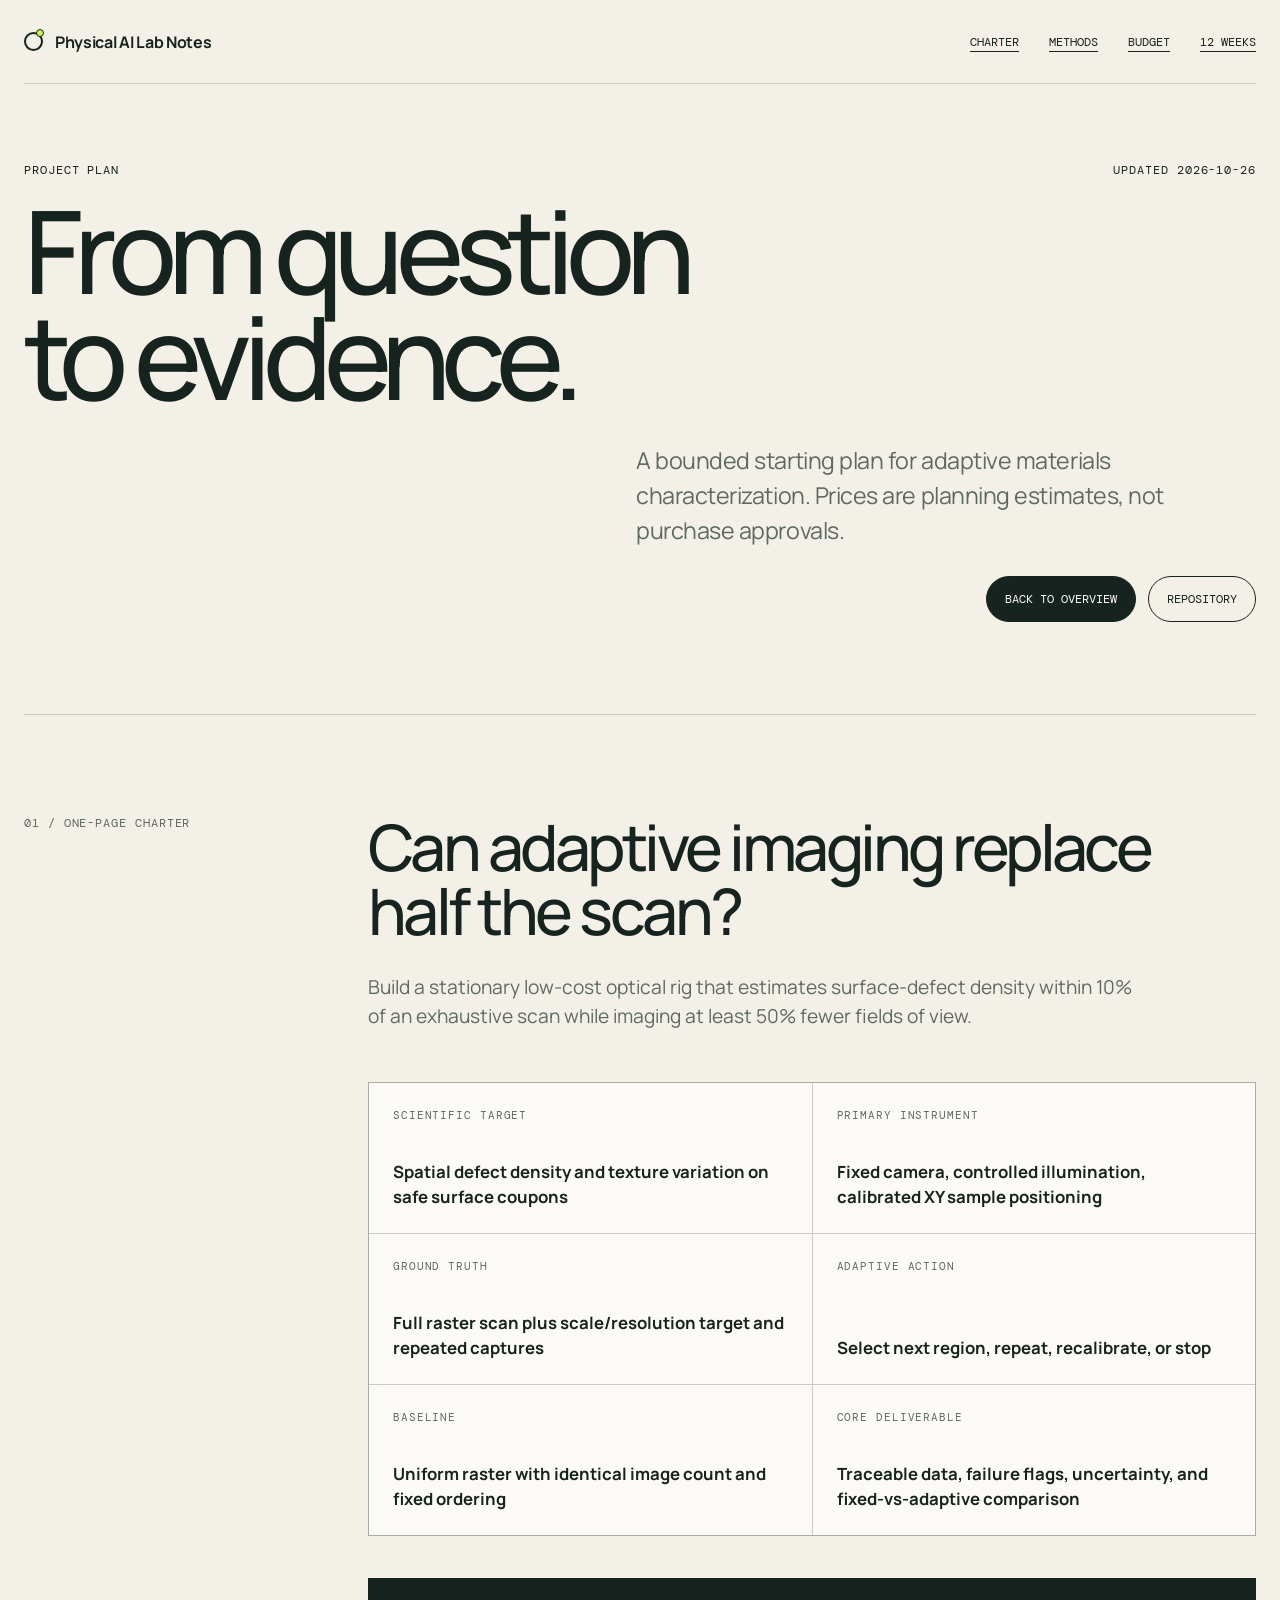
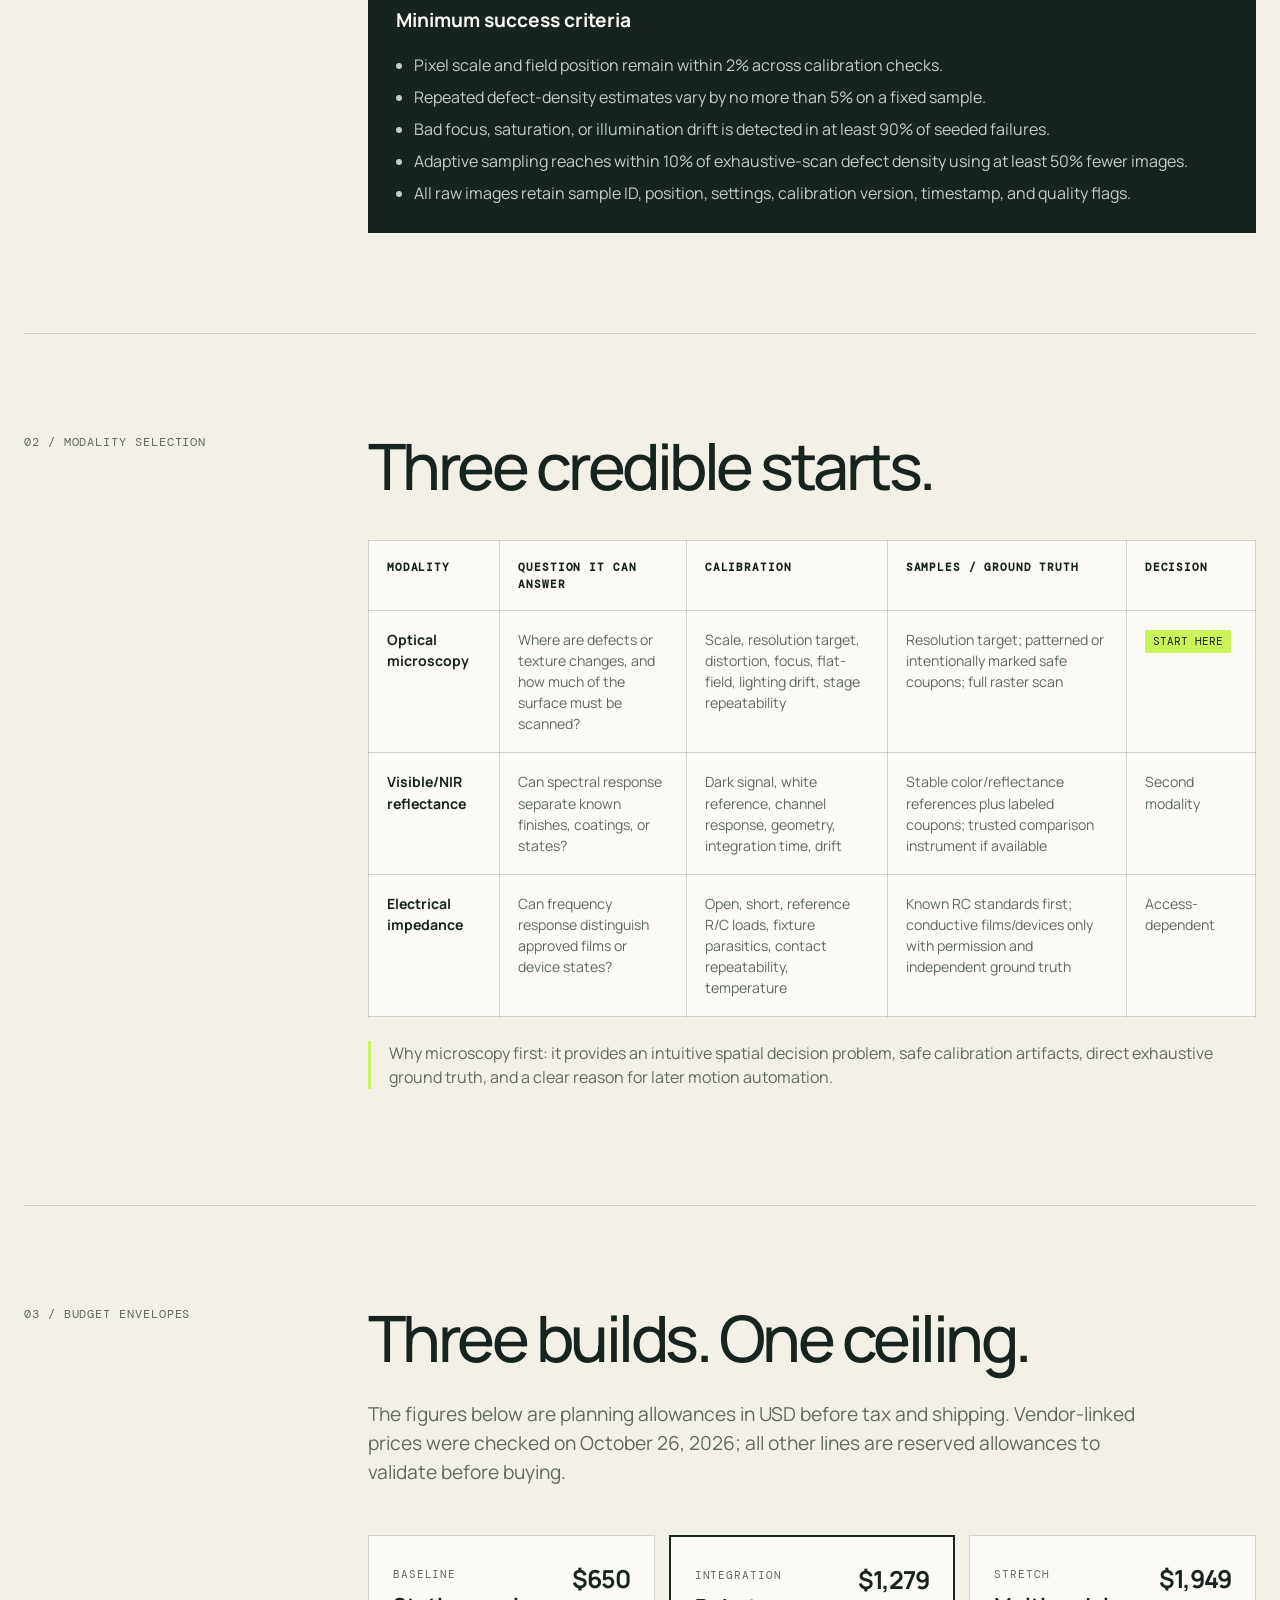
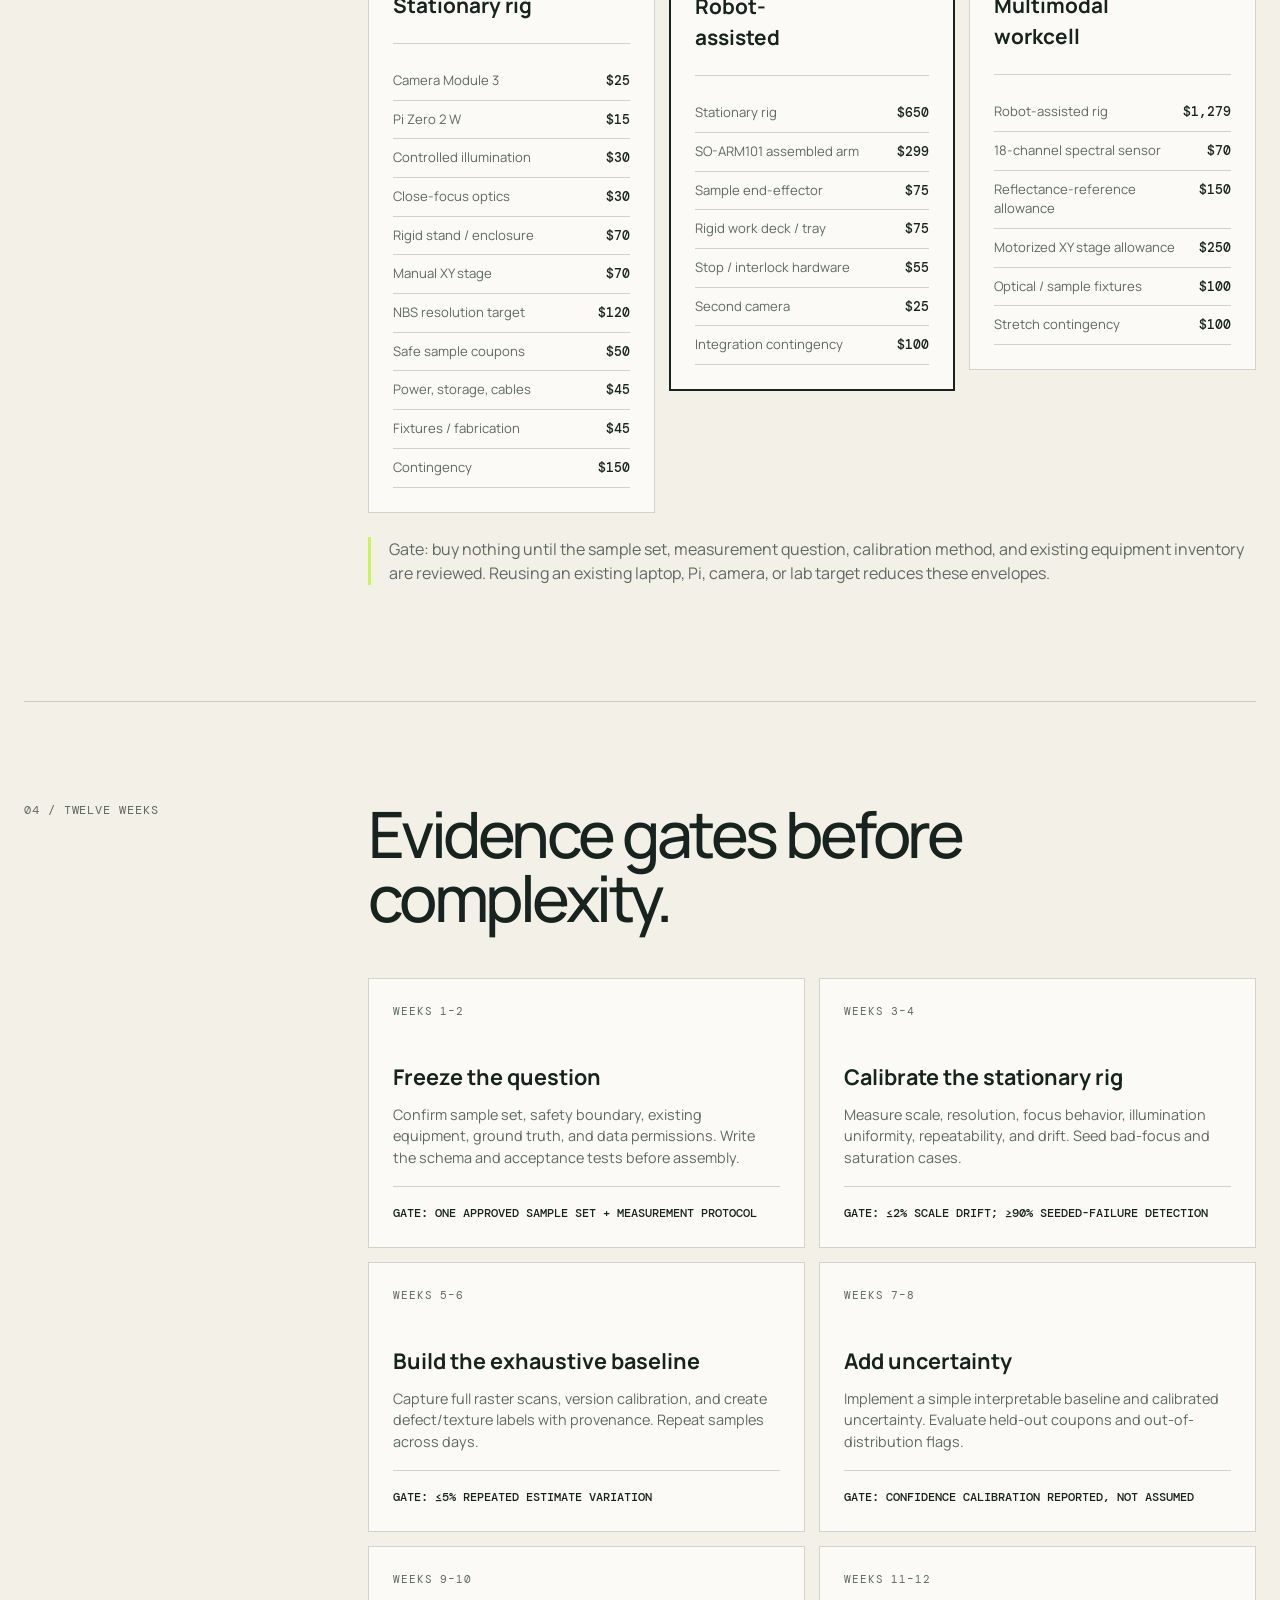
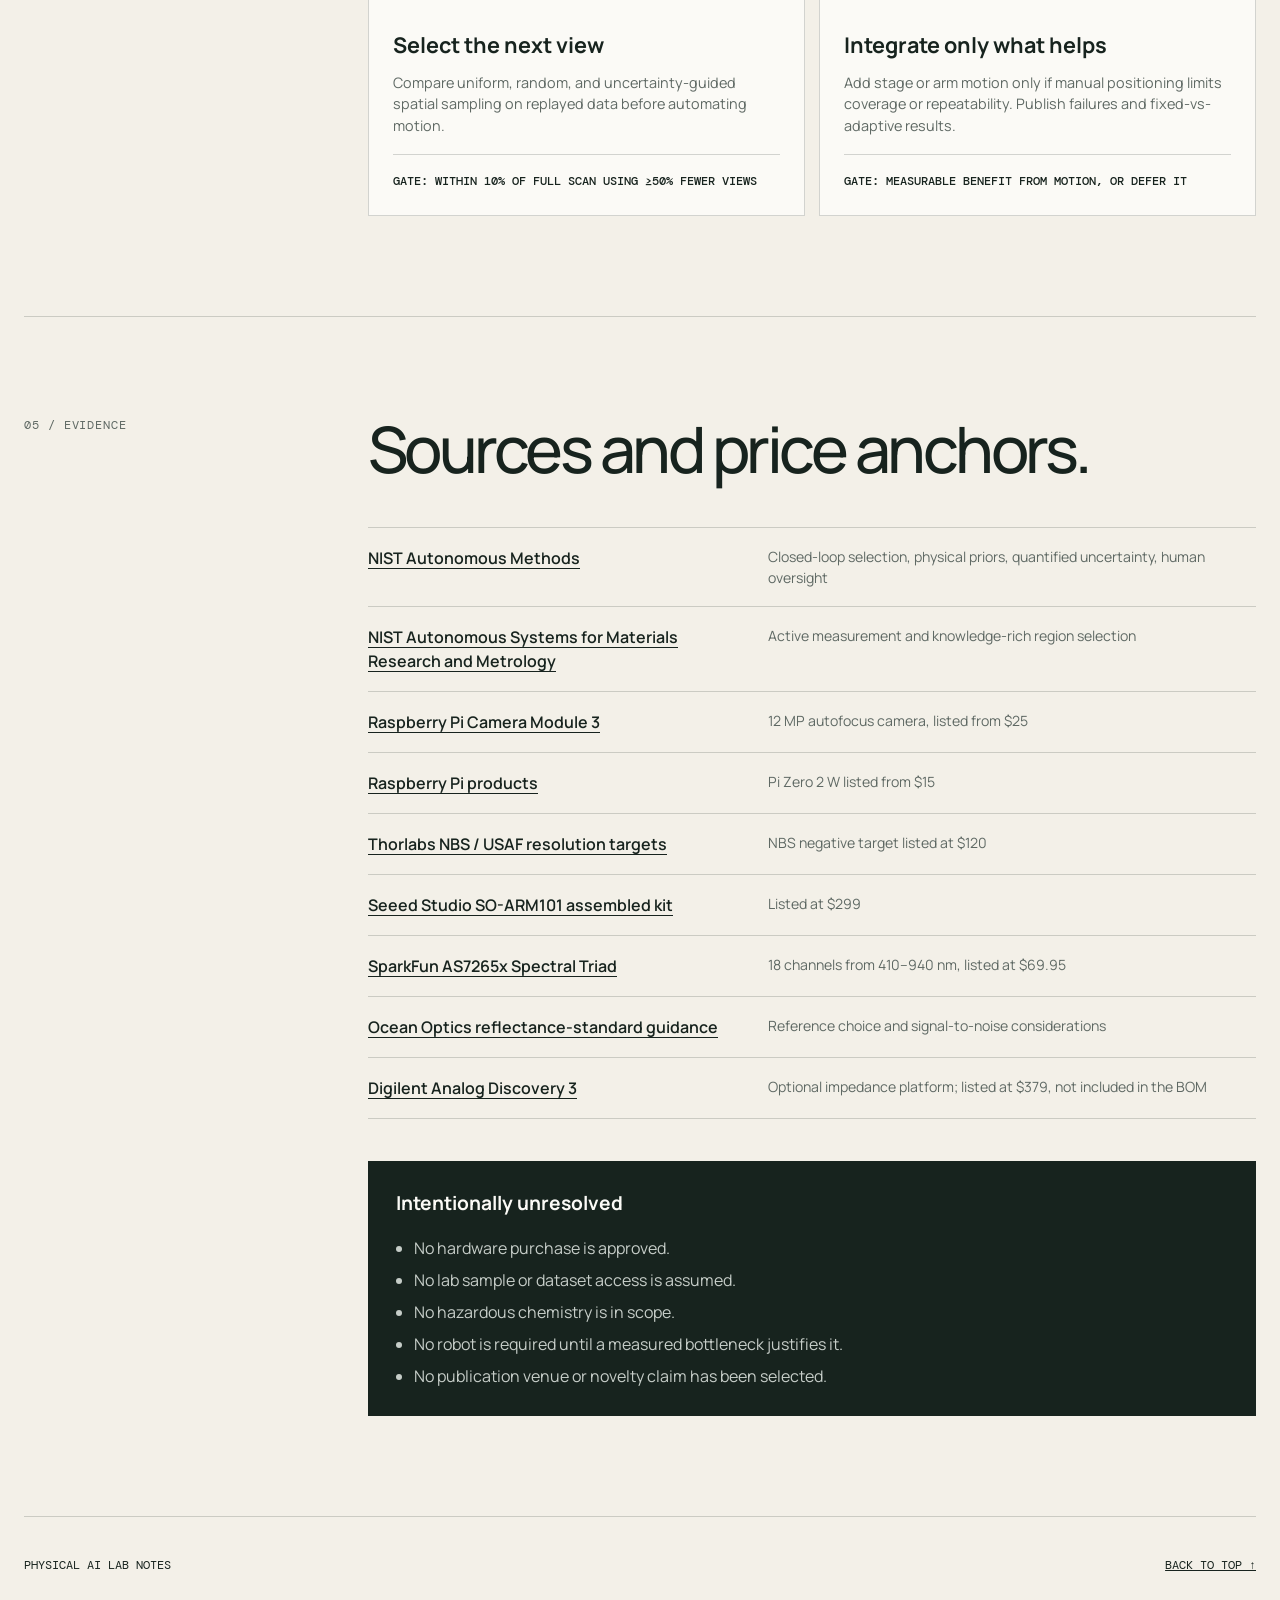
==== plan.html @ 8e55907f "Refocus site on adaptive characterization" ====
<!doctype html>
<html lang="en">
  <head>
    <meta charset="utf-8" />
    <meta name="viewport" content="width=device-width, initial-scale=1" />
    <meta name="description" content="Project charter, candidate modalities, budget envelopes, and 12-week validation plan." />
    <meta name="theme-color" content="#f3f0e8" />
    <title>Project Plan — Physical AI Lab Notes</title>
    <link rel="preconnect" href="https://fonts.googleapis.com" />
    <link rel="preconnect" href="https://fonts.gstatic.com" crossorigin />
    <link href="https://fonts.googleapis.com/css2?family=DM+Mono:wght@300;400;500&family=Manrope:wght@400;500;600;700&display=swap" rel="stylesheet" />
    <link rel="stylesheet" href="styles.css" />
  </head>
  <body>
    <header class="site-header">
      <a class="brand" href="index.html" aria-label="Physical AI Lab Notes home"><span class="brand-mark" aria-hidden="true"></span><span>Physical AI Lab Notes</span></a>
      <nav aria-label="Plan navigation"><a href="#charter">Charter</a><a href="#modalities">Methods</a><a href="#budget">Budget</a><a href="#milestones">12 weeks</a></nav>
    </header>
    <main id="top">
      <section class="plan-hero">
        <div class="eyebrow"><span>PROJECT PLAN</span><span>UPDATED 2026-10-26</span></div>
        <h1>From question<br />to evidence.</h1>
        <p class="hero-copy">A bounded starting plan for adaptive materials characterization. Prices are planning estimates, not purchase approvals.</p>
        <div class="hero-actions"><a class="button button-primary" href="index.html">Back to overview</a><a class="button button-secondary" href="https://github.com/willsuan/physical-ai-lab">Repository</a></div>
      </section>

      <section class="plan-section" id="charter">
        <div class="section-label">01 / One-page charter</div>
        <div class="plan-content">
          <h2>Can adaptive imaging replace half the scan?</h2>
          <p class="lead">Build a stationary low-cost optical rig that estimates surface-defect density within 10% of an exhaustive scan while imaging at least 50% fewer fields of view.</p>
          <div class="fact-grid">
            <div><span>Scientific target</span><strong>Spatial defect density and texture variation on safe surface coupons</strong></div>
            <div><span>Primary instrument</span><strong>Fixed camera, controlled illumination, calibrated XY sample positioning</strong></div>
            <div><span>Ground truth</span><strong>Full raster scan plus scale/resolution target and repeated captures</strong></div>
            <div><span>Adaptive action</span><strong>Select next region, repeat, recalibrate, or stop</strong></div>
            <div><span>Baseline</span><strong>Uniform raster with identical image count and fixed ordering</strong></div>
            <div><span>Core deliverable</span><strong>Traceable data, failure flags, uncertainty, and fixed-vs-adaptive comparison</strong></div>
          </div>
          <div class="criteria"><h3>Minimum success criteria</h3><ul><li>Pixel scale and field position remain within 2% across calibration checks.</li><li>Repeated defect-density estimates vary by no more than 5% on a fixed sample.</li><li>Bad focus, saturation, or illumination drift is detected in at least 90% of seeded failures.</li><li>Adaptive sampling reaches within 10% of exhaustive-scan defect density using at least 50% fewer images.</li><li>All raw images retain sample ID, position, settings, calibration version, timestamp, and quality flags.</li></ul></div>
        </div>
      </section>

      <section class="plan-section" id="modalities">
        <div class="section-label">02 / Modality selection</div>
        <div class="plan-content">
          <h2>Three credible starts.</h2>
          <div class="table-wrap"><table>
            <thead><tr><th>Modality</th><th>Question it can answer</th><th>Calibration</th><th>Samples / ground truth</th><th>Decision</th></tr></thead>
            <tbody>
              <tr><td><strong>Optical microscopy</strong></td><td>Where are defects or texture changes, and how much of the surface must be scanned?</td><td>Scale, resolution target, distortion, focus, flat-field, lighting drift, stage repeatability</td><td>Resolution target; patterned or intentionally marked safe coupons; full raster scan</td><td><span class="pill">Start here</span></td></tr>
              <tr><td><strong>Visible/NIR reflectance</strong></td><td>Can spectral response separate known finishes, coatings, or states?</td><td>Dark signal, white reference, channel response, geometry, integration time, drift</td><td>Stable color/reflectance references plus labeled coupons; trusted comparison instrument if available</td><td>Second modality</td></tr>
              <tr><td><strong>Electrical impedance</strong></td><td>Can frequency response distinguish approved films or device states?</td><td>Open, short, reference R/C loads, fixture parasitics, contact repeatability, temperature</td><td>Known RC standards first; conductive films/devices only with permission and independent ground truth</td><td>Access-dependent</td></tr>
            </tbody>
          </table></div>
          <p class="note">Why microscopy first: it provides an intuitive spatial decision problem, safe calibration artifacts, direct exhaustive ground truth, and a clear reason for later motion automation.</p>
        </div>
      </section>

      <section class="plan-section" id="budget">
        <div class="section-label">03 / Budget envelopes</div>
        <div class="plan-content">
          <h2>Three builds. One ceiling.</h2>
          <p class="lead">The figures below are planning allowances in USD before tax and shipping. Vendor-linked prices were checked on October 26, 2026; all other lines are reserved allowances to validate before buying.</p>
          <div class="budget-grid">
            <article class="budget-card"><div class="budget-head"><div><span>BASELINE</span><h3>Stationary rig</h3></div><strong>$650</strong></div><ul><li><span>Camera Module 3</span><b>$25</b></li><li><span>Pi Zero 2 W</span><b>$15</b></li><li><span>Controlled illumination</span><b>$30</b></li><li><span>Close-focus optics</span><b>$30</b></li><li><span>Rigid stand / enclosure</span><b>$70</b></li><li><span>Manual XY stage</span><b>$70</b></li><li><span>NBS resolution target</span><b>$120</b></li><li><span>Safe sample coupons</span><b>$50</b></li><li><span>Power, storage, cables</span><b>$45</b></li><li><span>Fixtures / fabrication</span><b>$45</b></li><li><span>Contingency</span><b>$150</b></li></ul></article>
            <article class="budget-card budget-card-featured"><div class="budget-head"><div><span>INTEGRATION</span><h3>Robot-assisted</h3></div><strong>$1,279</strong></div><ul><li><span>Stationary rig</span><b>$650</b></li><li><span>SO-ARM101 assembled arm</span><b>$299</b></li><li><span>Sample end-effector</span><b>$75</b></li><li><span>Rigid work deck / tray</span><b>$75</b></li><li><span>Stop / interlock hardware</span><b>$55</b></li><li><span>Second camera</span><b>$25</b></li><li><span>Integration contingency</span><b>$100</b></li></ul></article>
            <article class="budget-card"><div class="budget-head"><div><span>STRETCH</span><h3>Multimodal workcell</h3></div><strong>$1,949</strong></div><ul><li><span>Robot-assisted rig</span><b>$1,279</b></li><li><span>18-channel spectral sensor</span><b>$70</b></li><li><span>Reflectance-reference allowance</span><b>$150</b></li><li><span>Motorized XY stage allowance</span><b>$250</b></li><li><span>Optical / sample fixtures</span><b>$100</b></li><li><span>Stretch contingency</span><b>$100</b></li></ul></article>
          </div>
          <p class="note">Gate: buy nothing until the sample set, measurement question, calibration method, and existing equipment inventory are reviewed. Reusing an existing laptop, Pi, camera, or lab target reduces these envelopes.</p>
        </div>
      </section>

      <section class="plan-section" id="milestones">
        <div class="section-label">04 / Twelve weeks</div>
        <div class="plan-content">
          <h2>Evidence gates before complexity.</h2>
          <div class="timeline">
            <article><span>WEEKS 1–2</span><h3>Freeze the question</h3><p>Confirm sample set, safety boundary, existing equipment, ground truth, and data permissions. Write the schema and acceptance tests before assembly.</p><strong>Gate: one approved sample set + measurement protocol</strong></article>
            <article><span>WEEKS 3–4</span><h3>Calibrate the stationary rig</h3><p>Measure scale, resolution, focus behavior, illumination uniformity, repeatability, and drift. Seed bad-focus and saturation cases.</p><strong>Gate: ≤2% scale drift; ≥90% seeded-failure detection</strong></article>
            <article><span>WEEKS 5–6</span><h3>Build the exhaustive baseline</h3><p>Capture full raster scans, version calibration, and create defect/texture labels with provenance. Repeat samples across days.</p><strong>Gate: ≤5% repeated estimate variation</strong></article>
            <article><span>WEEKS 7–8</span><h3>Add uncertainty</h3><p>Implement a simple interpretable baseline and calibrated uncertainty. Evaluate held-out coupons and out-of-distribution flags.</p><strong>Gate: confidence calibration reported, not assumed</strong></article>
            <article><span>WEEKS 9–10</span><h3>Select the next view</h3><p>Compare uniform, random, and uncertainty-guided spatial sampling on replayed data before automating motion.</p><strong>Gate: within 10% of full scan using ≥50% fewer views</strong></article>
            <article><span>WEEKS 11–12</span><h3>Integrate only what helps</h3><p>Add stage or arm motion only if manual positioning limits coverage or repeatability. Publish failures and fixed-vs-adaptive results.</p><strong>Gate: measurable benefit from motion, or defer it</strong></article>
          </div>
        </div>
      </section>

      <section class="plan-section sources-section" id="sources">
        <div class="section-label">05 / Evidence</div>
        <div class="plan-content">
          <h2>Sources and price anchors.</h2>
          <ul class="source-list">
            <li><a href="https://www.nist.gov/mml/mmsd/data-and-ai-driven-materials-science-group/autonomous-methods">NIST Autonomous Methods</a><span>Closed-loop selection, physical priors, quantified uncertainty, human oversight</span></li>
            <li><a href="https://www.nist.gov/programs-projects/autonomous-systems-materials-research-and-metrology-accelerating-discovery-and">NIST Autonomous Systems for Materials Research and Metrology</a><span>Active measurement and knowledge-rich region selection</span></li>
            <li><a href="https://www.raspberrypi.com/products/camera-module-3/">Raspberry Pi Camera Module 3</a><span>12 MP autofocus camera, listed from $25</span></li>
            <li><a href="https://www.raspberrypi.com/products/">Raspberry Pi products</a><span>Pi Zero 2 W listed from $15</span></li>
            <li><a href="https://www.thorlabs.com/catalogpages/V21/1737.pdf">Thorlabs NBS / USAF resolution targets</a><span>NBS negative target listed at $120</span></li>
            <li><a href="https://www.seeedstudio.com/SO-101-Assembled-Kit-Pro-p-6691.html">Seeed Studio SO-ARM101 assembled kit</a><span>Listed at $299</span></li>
            <li><a href="https://www.sparkfun.com/sparkfun-triad-spectroscopy-sensor-as7265x-qwiic.html">SparkFun AS7265x Spectral Triad</a><span>18 channels from 410–940 nm, listed at $69.95</span></li>
            <li><a href="https://www.oceanoptics.com/faq/accessories-faq/">Ocean Optics reflectance-standard guidance</a><span>Reference choice and signal-to-noise considerations</span></li>
            <li><a href="https://digilent.com/shop/analog-discovery-3/">Digilent Analog Discovery 3</a><span>Optional impedance platform; listed at $379, not included in the BOM</span></li>
          </ul>
          <div class="criteria"><h3>Intentionally unresolved</h3><ul><li>No hardware purchase is approved.</li><li>No lab sample or dataset access is assumed.</li><li>No hazardous chemistry is in scope.</li><li>No robot is required until a measured bottleneck justifies it.</li><li>No publication venue or novelty claim has been selected.</li></ul></div>
        </div>
      </section>
    </main>
    <footer><span>Physical AI Lab Notes</span><a href="#top">Back to top ↑</a></footer>
  </body>
</html>
---- styles.css ----
:root {
  --paper: #f3f0e8;
  --ink: #17231e;
  --muted: #5f6964;
  --line: rgba(23, 35, 30, 0.18);
  --lime: #c9f45a;
  --white: #fbfaf6;
  --sans: "Manrope", system-ui, -apple-system, BlinkMacSystemFont, "Segoe UI", sans-serif;
  --mono: "DM Mono", ui-monospace, SFMono-Regular, Menlo, monospace;
}

* { box-sizing: border-box; }

html { scroll-behavior: smooth; }

body {
  margin: 0;
  background: var(--paper);
  color: var(--ink);
  font-family: var(--sans);
  line-height: 1.5;
}

a { color: inherit; }

.site-header,
main,
footer {
  width: min(1240px, calc(100% - 48px));
  margin-inline: auto;
}

.site-header {
  min-height: 84px;
  display: flex;
  align-items: center;
  justify-content: space-between;
  border-bottom: 1px solid var(--line);
}

.brand {
  display: inline-flex;
  align-items: center;
  gap: 12px;
  font-weight: 700;
  text-decoration: none;
  letter-spacing: -0.02em;
}

.brand-mark {
  width: 19px;
  height: 19px;
  border: 2px solid var(--ink);
  border-radius: 50%;
  position: relative;
}

.brand-mark::after {
  content: "";
  position: absolute;
  width: 6px;
  height: 6px;
  background: var(--lime);
  border: 1px solid var(--ink);
  border-radius: 50%;
  top: -5px;
  right: -3px;
}

nav { display: flex; gap: 30px; }
nav a {
  font-family: var(--mono);
  font-size: 0.75rem;
  text-transform: uppercase;
  text-underline-offset: 5px;
  text-decoration-thickness: 1px;
}

.hero { padding: 78px 0 62px; }
.eyebrow,
.card-meta,
.section-label {
  font-family: var(--mono);
  font-size: 0.72rem;
  letter-spacing: 0.08em;
  text-transform: uppercase;
}

.eyebrow {
  display: flex;
  justify-content: space-between;
  padding-bottom: 18px;
}

h1 {
  max-width: 1060px;
  margin: 0;
  font-size: clamp(3.8rem, 9vw, 8.4rem);
  line-height: 0.92;
  letter-spacing: -0.075em;
  font-weight: 500;
}

.hero-copy {
  max-width: 620px;
  margin: 34px 0 0 auto;
  font-size: clamp(1.1rem, 2vw, 1.45rem);
  color: var(--muted);
  letter-spacing: -0.02em;
}

.hero-actions {
  display: flex;
  justify-content: flex-end;
  flex-wrap: wrap;
  gap: 12px;
  margin-top: 28px;
}

.button {
  padding: 13px 18px;
  border: 1px solid var(--ink);
  border-radius: 999px;
  font-family: var(--mono);
  font-size: 0.76rem;
  text-decoration: none;
  text-transform: uppercase;
  transition: transform 160ms ease, background 160ms ease;
}
.button:hover { transform: translateY(-2px); }
.button-primary { background: var(--ink); color: var(--white); }
.button-secondary { background: transparent; }

.system-map {
  display: grid;
  grid-template-columns: 1fr auto 1fr auto 1fr auto 1fr;
  align-items: center;
  gap: 16px;
  margin-top: 76px;
  padding: 24px;
  background: var(--white);
  border: 1px solid var(--line);
}
.map-node { min-height: 118px; padding: 16px; border: 1px solid var(--line); display: flex; flex-direction: column; }
.map-node small { font-family: var(--mono); color: var(--muted); }
.map-node strong { margin-top: auto; font-size: 1.1rem; }
.map-node span { color: var(--muted); font-size: 0.82rem; }
.map-node-accent { background: var(--lime); border-color: var(--ink); }
.map-node-accent span, .map-node-accent small { color: var(--ink); }
.map-arrow { font-family: var(--mono); }

.project-section,
.status-section {
  display: grid;
  grid-template-columns: 1fr 3fr;
  gap: 48px;
  padding: 110px 0;
  border-top: 1px solid var(--line);
}

.section-label { color: var(--muted); }
h2 {
  margin: 0;
  max-width: 820px;
  font-size: clamp(2.25rem, 5vw, 4.7rem);
  line-height: 1;
  letter-spacing: -0.055em;
  font-weight: 500;
}
.lead { max-width: 780px; font-size: 1.2rem; color: var(--muted); margin: 30px 0 0; }

.principles {
  display: grid;
  grid-template-columns: repeat(3, 1fr);
  gap: 20px;
  margin-top: 72px;
}
.principles article { padding-top: 16px; border-top: 2px solid var(--ink); }
.number { font-family: var(--mono); font-size: 0.72rem; color: var(--muted); }
.principles h3 { margin: 32px 0 10px; font-size: 1.1rem; }
.principles p { margin: 0; color: var(--muted); font-size: 0.9rem; }

.charter-grid {
  display: grid;
  grid-template-columns: repeat(2, 1fr);
  gap: 1px;
  margin: 56px 0 0;
  background: var(--line);
  border: 1px solid var(--line);
}
.charter-grid div { padding: 24px; background: var(--white); }
.charter-grid dt { font-family: var(--mono); font-size: 0.7rem; color: var(--muted); text-transform: uppercase; letter-spacing: 0.08em; }
.charter-grid dd { margin: 12px 0 0; font-weight: 600; letter-spacing: -0.02em; }

.work-section { padding: 110px 0; border-top: 1px solid var(--line); }
.section-heading { display: flex; align-items: end; justify-content: space-between; gap: 40px; }
.section-heading h2 { margin-top: 18px; }
.section-heading > p { max-width: 380px; margin: 0 0 6px; color: var(--muted); }

.project-grid { display: grid; grid-template-columns: repeat(3, 1fr); gap: 14px; margin-top: 56px; }
.project-grid-six .project-card { min-height: 340px; }
.project-card {
  min-height: 420px;
  padding: 24px;
  border: 1px solid var(--line);
  background: var(--white);
  display: flex;
  flex-direction: column;
  justify-content: space-between;
}
.project-card-dark { background: var(--ink); color: var(--white); }
.card-meta { display: flex; justify-content: space-between; gap: 12px; }
.status { color: var(--muted); }
.status-light { color: #b5bcb7; }
.project-card h3 { margin: 0 0 14px; font-size: 2rem; letter-spacing: -0.04em; }
.project-card p { margin: 0; color: var(--muted); }
.project-card-dark p { color: #bec5c0; }
.card-link { display: flex; justify-content: space-between; padding-top: 16px; border-top: 1px solid currentColor; font-family: var(--mono); font-size: 0.75rem; text-transform: uppercase; }

.method-grid { display: grid; grid-template-columns: repeat(3, 1fr); gap: 14px; margin-top: 56px; }
.method-card { padding: 26px; border: 1px solid var(--line); background: var(--white); }
.method-card-selected { border: 2px solid var(--ink); box-shadow: inset 0 5px 0 var(--lime); }
.method-card h3 { margin: 56px 0 12px; font-size: 1.75rem; letter-spacing: -0.04em; }
.method-card > p { color: var(--muted); min-height: 96px; }
.method-card ul { margin: 28px 0 0; padding: 20px 0 0 18px; border-top: 1px solid var(--line); color: var(--muted); font-size: 0.86rem; }
.method-card li + li { margin-top: 9px; }
.status-selected { color: var(--ink); background: var(--lime); padding: 2px 6px; }

.plan-hero { padding: 78px 0 92px; }
.plan-section { display: grid; grid-template-columns: 1fr 3fr; gap: 48px; padding: 100px 0; border-top: 1px solid var(--line); scroll-margin-top: 24px; }
.plan-content { min-width: 0; }
.plan-content h2 { margin-bottom: 30px; }
.fact-grid { display: grid; grid-template-columns: repeat(2, 1fr); gap: 1px; background: var(--line); border: 1px solid var(--line); margin-top: 52px; }
.fact-grid div { min-height: 150px; padding: 24px; background: var(--white); display: flex; flex-direction: column; justify-content: space-between; }
.fact-grid span, .budget-head span, .timeline article > span { font-family: var(--mono); color: var(--muted); font-size: 0.7rem; text-transform: uppercase; letter-spacing: 0.08em; }
.fact-grid strong { max-width: 440px; font-size: 1.05rem; }
.criteria { margin-top: 42px; padding: 28px; background: var(--ink); color: var(--white); }
.criteria h3 { margin: 0 0 18px; font-size: 1.2rem; }
.criteria ul { margin: 0; padding-left: 18px; color: #c6cdc8; }
.criteria li + li { margin-top: 8px; }

.table-wrap { width: 100%; max-width: 100%; overflow-x: auto; margin-top: 42px; }
table { width: 100%; min-width: 860px; border-collapse: collapse; background: var(--white); }
th, td { padding: 18px; border: 1px solid var(--line); text-align: left; vertical-align: top; }
th { font-family: var(--mono); font-size: 0.68rem; text-transform: uppercase; letter-spacing: 0.08em; }
td { color: var(--muted); font-size: 0.88rem; }
td strong { color: var(--ink); }
.pill { display: inline-block; padding: 3px 8px; background: var(--lime); color: var(--ink); font-family: var(--mono); font-size: 0.7rem; text-transform: uppercase; white-space: nowrap; }
.note { margin-top: 24px; padding-left: 18px; border-left: 3px solid var(--lime); color: var(--muted); }

.budget-grid { display: grid; grid-template-columns: repeat(3, 1fr); gap: 14px; margin-top: 48px; align-items: start; }
.budget-card { background: var(--white); border: 1px solid var(--line); padding: 24px; }
.budget-card-featured { border: 2px solid var(--ink); }
.budget-head { display: flex; justify-content: space-between; gap: 16px; align-items: start; padding-bottom: 22px; border-bottom: 1px solid var(--line); }
.budget-head h3 { margin: 6px 0 0; font-size: 1.3rem; }
.budget-head > strong { font-size: 1.55rem; letter-spacing: -0.04em; }
.budget-card ul { list-style: none; margin: 18px 0 0; padding: 0; }
.budget-card li { display: flex; justify-content: space-between; gap: 12px; padding: 9px 0; color: var(--muted); font-size: 0.82rem; border-bottom: 1px solid var(--line); }
.budget-card li b { color: var(--ink); font-family: var(--mono); font-weight: 500; }

.timeline { display: grid; grid-template-columns: repeat(2, 1fr); gap: 14px; margin-top: 48px; }
.timeline article { min-height: 270px; padding: 24px; background: var(--white); border: 1px solid var(--line); display: flex; flex-direction: column; }
.timeline h3 { margin: 42px 0 10px; font-size: 1.35rem; }
.timeline p { margin: 0; color: var(--muted); font-size: 0.9rem; }
.timeline strong { margin-top: auto; padding-top: 18px; border-top: 1px solid var(--line); font-family: var(--mono); font-size: 0.72rem; font-weight: 500; text-transform: uppercase; }

.source-list { list-style: none; margin: 46px 0 0; padding: 0; border-top: 1px solid var(--line); }
.source-list li { display: grid; grid-template-columns: 1fr 1.3fr; gap: 24px; padding: 18px 0; border-bottom: 1px solid var(--line); }
.source-list a { font-weight: 600; text-underline-offset: 4px; }
.source-list span { color: var(--muted); font-size: 0.88rem; }

.status-section { align-items: start; }
.status-section h2 { margin-top: 18px; }
.status-copy { max-width: 660px; }
.status-copy > p { margin: 0; font-size: 1.2rem; color: var(--muted); }
.status-row { display: flex; align-items: center; gap: 12px; margin-top: 30px; font-family: var(--mono); font-size: 0.8rem; text-transform: uppercase; }
.pulse { width: 10px; height: 10px; border-radius: 50%; background: #71a51f; box-shadow: 0 0 0 5px rgba(113, 165, 31, 0.15); }

footer {
  min-height: 100px;
  border-top: 1px solid var(--line);
  display: flex;
  justify-content: space-between;
  align-items: center;
  font-family: var(--mono);
  font-size: 0.72rem;
  text-transform: uppercase;
}

:focus-visible { outline: 3px solid #6a970f; outline-offset: 4px; }

@media (max-width: 800px) {
  .site-header, main, footer { width: min(100% - 28px, 1240px); }
  .site-header { min-height: 72px; }
  nav { gap: 15px; }
  nav a { font-size: 0.65rem; }
  .brand span:last-child { display: none; }
  .hero { padding-top: 48px; }
  h1 { font-size: clamp(3.2rem, 16vw, 5.5rem); }
  .hero-copy { margin-left: 0; }
  .hero-actions { justify-content: flex-start; }
  .system-map { grid-template-columns: 1fr; }
  .map-arrow { transform: rotate(90deg); justify-self: center; }
  .project-section, .status-section { grid-template-columns: 1fr; padding: 76px 0; }
  .principles, .project-grid { grid-template-columns: 1fr; }
  .charter-grid, .method-grid, .fact-grid, .budget-grid, .timeline { grid-template-columns: 1fr; }
  .principles { margin-top: 48px; }
  .project-card { min-height: 330px; }
  .section-heading { align-items: start; flex-direction: column; }
  .plan-section { grid-template-columns: 1fr; padding: 76px 0; }
  .source-list li { grid-template-columns: 1fr; gap: 8px; }
}

@media (max-width: 540px) {
  nav a:nth-child(2), nav a:nth-child(3) { display: none; }
  .plan-hero h1 { font-size: clamp(3rem, 16vw, 5rem); }
}

@media (prefers-reduced-motion: reduce) {
  html { scroll-behavior: auto; }
  *, *::before, *::after { transition-duration: 0.01ms !important; }
}
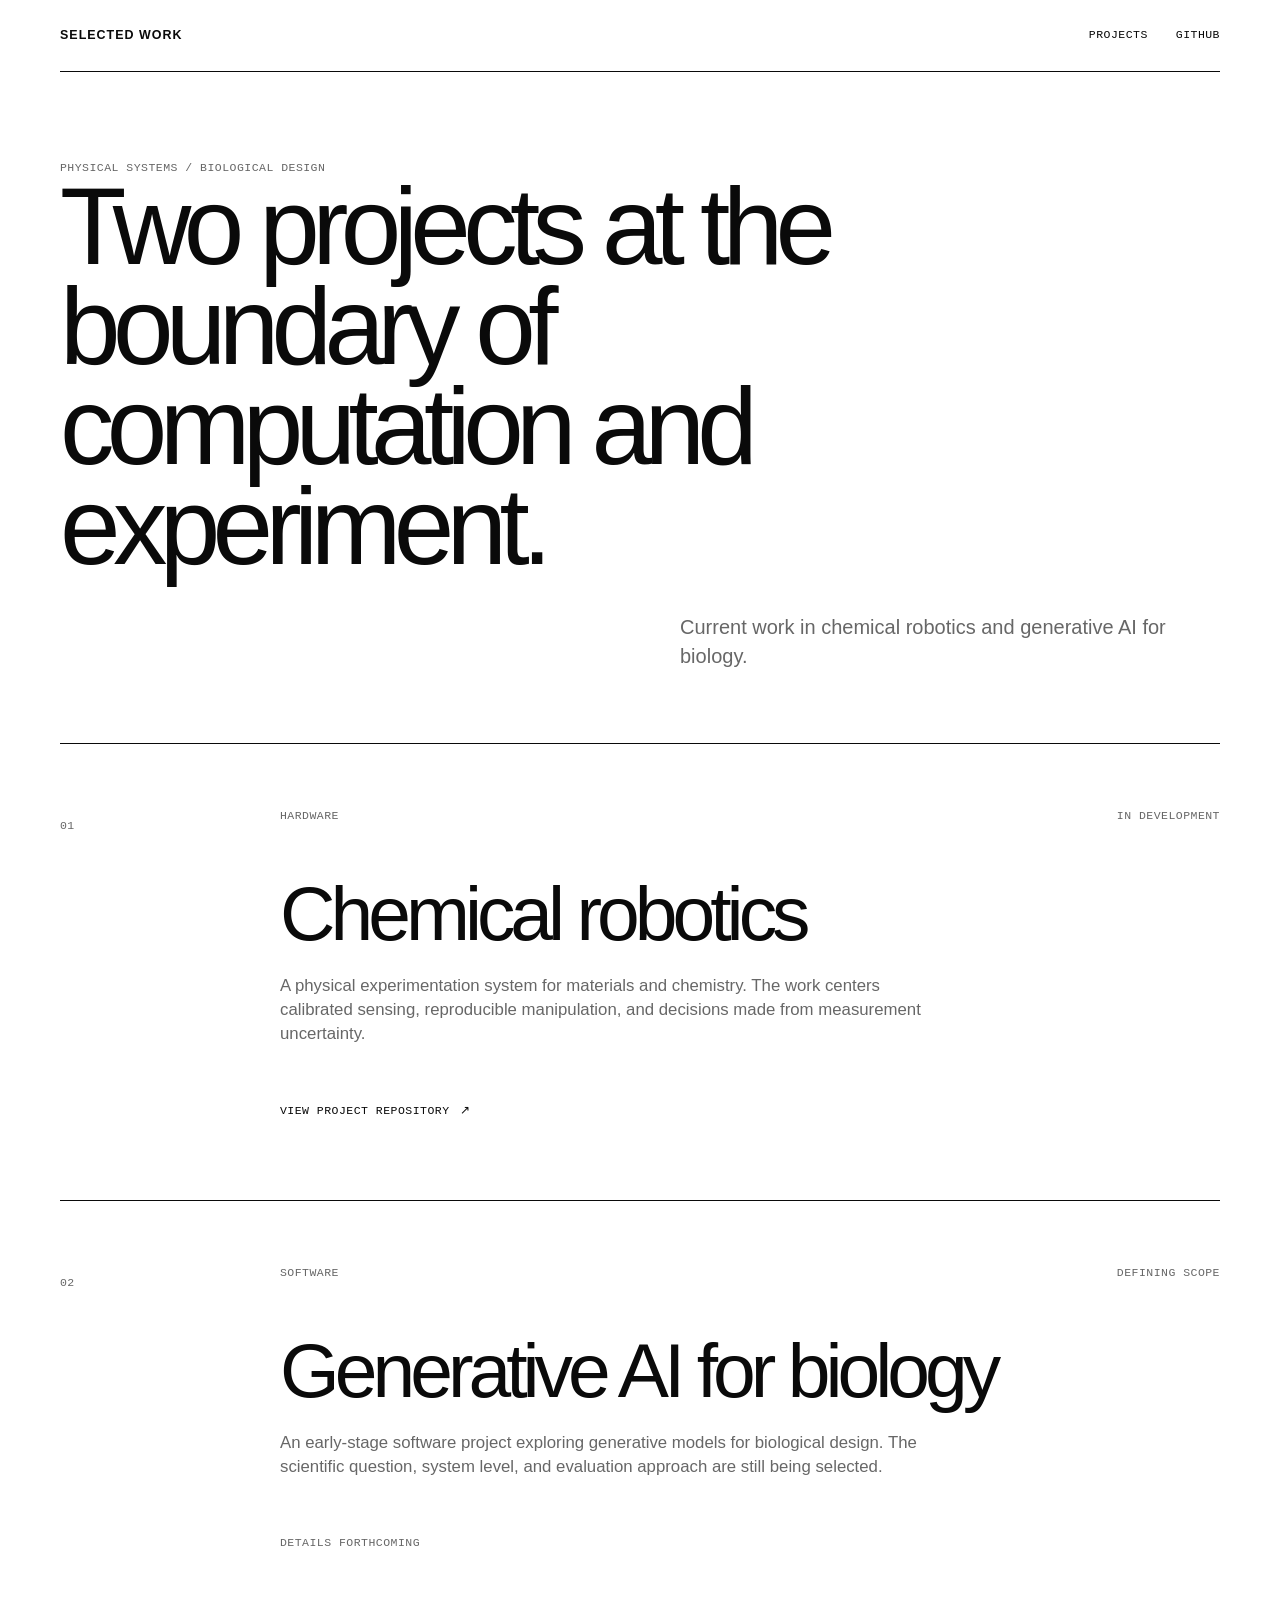
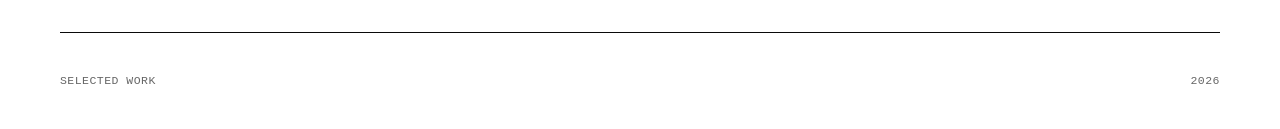
==== commit f4d2b881: "Simplify site around two projects" ====
--- a/plan.html
+++ b/plan.html
@@ -3,108 +3,11 @@
   <head>
     <meta charset="utf-8" />
     <meta name="viewport" content="width=device-width, initial-scale=1" />
-    <meta name="description" content="Project charter, candidate modalities, budget envelopes, and 12-week validation plan." />
-    <meta name="theme-color" content="#f3f0e8" />
-    <title>Project Plan — Physical AI Lab Notes</title>
-    <link rel="preconnect" href="https://fonts.googleapis.com" />
-    <link rel="preconnect" href="https://fonts.gstatic.com" crossorigin />
-    <link href="https://fonts.googleapis.com/css2?family=DM+Mono:wght@300;400;500&family=Manrope:wght@400;500;600;700&display=swap" rel="stylesheet" />
-    <link rel="stylesheet" href="styles.css" />
+    <meta http-equiv="refresh" content="0; url=./" />
+    <link rel="canonical" href="./" />
+    <title>Selected Work</title>
   </head>
   <body>
-    <header class="site-header">
-      <a class="brand" href="index.html" aria-label="Physical AI Lab Notes home"><span class="brand-mark" aria-hidden="true"></span><span>Physical AI Lab Notes</span></a>
-      <nav aria-label="Plan navigation"><a href="#charter">Charter</a><a href="#modalities">Methods</a><a href="#budget">Budget</a><a href="#milestones">12 weeks</a></nav>
-    </header>
-    <main id="top">
-      <section class="plan-hero">
-        <div class="eyebrow"><span>PROJECT PLAN</span><span>UPDATED 2026-10-26</span></div>
-        <h1>From question<br />to evidence.</h1>
-        <p class="hero-copy">A bounded starting plan for adaptive materials characterization. Prices are planning estimates, not purchase approvals.</p>
-        <div class="hero-actions"><a class="button button-primary" href="index.html">Back to overview</a><a class="button button-secondary" href="https://github.com/willsuan/physical-ai-lab">Repository</a></div>
-      </section>
-
-      <section class="plan-section" id="charter">
-        <div class="section-label">01 / One-page charter</div>
-        <div class="plan-content">
-          <h2>Can adaptive imaging replace half the scan?</h2>
-          <p class="lead">Build a stationary low-cost optical rig that estimates surface-defect density within 10% of an exhaustive scan while imaging at least 50% fewer fields of view.</p>
-          <div class="fact-grid">
-            <div><span>Scientific target</span><strong>Spatial defect density and texture variation on safe surface coupons</strong></div>
-            <div><span>Primary instrument</span><strong>Fixed camera, controlled illumination, calibrated XY sample positioning</strong></div>
-            <div><span>Ground truth</span><strong>Full raster scan plus scale/resolution target and repeated captures</strong></div>
-            <div><span>Adaptive action</span><strong>Select next region, repeat, recalibrate, or stop</strong></div>
-            <div><span>Baseline</span><strong>Uniform raster with identical image count and fixed ordering</strong></div>
-            <div><span>Core deliverable</span><strong>Traceable data, failure flags, uncertainty, and fixed-vs-adaptive comparison</strong></div>
-          </div>
-          <div class="criteria"><h3>Minimum success criteria</h3><ul><li>Pixel scale and field position remain within 2% across calibration checks.</li><li>Repeated defect-density estimates vary by no more than 5% on a fixed sample.</li><li>Bad focus, saturation, or illumination drift is detected in at least 90% of seeded failures.</li><li>Adaptive sampling reaches within 10% of exhaustive-scan defect density using at least 50% fewer images.</li><li>All raw images retain sample ID, position, settings, calibration version, timestamp, and quality flags.</li></ul></div>
-        </div>
-      </section>
-
-      <section class="plan-section" id="modalities">
-        <div class="section-label">02 / Modality selection</div>
-        <div class="plan-content">
-          <h2>Three credible starts.</h2>
-          <div class="table-wrap"><table>
-            <thead><tr><th>Modality</th><th>Question it can answer</th><th>Calibration</th><th>Samples / ground truth</th><th>Decision</th></tr></thead>
-            <tbody>
-              <tr><td><strong>Optical microscopy</strong></td><td>Where are defects or texture changes, and how much of the surface must be scanned?</td><td>Scale, resolution target, distortion, focus, flat-field, lighting drift, stage repeatability</td><td>Resolution target; patterned or intentionally marked safe coupons; full raster scan</td><td><span class="pill">Start here</span></td></tr>
-              <tr><td><strong>Visible/NIR reflectance</strong></td><td>Can spectral response separate known finishes, coatings, or states?</td><td>Dark signal, white reference, channel response, geometry, integration time, drift</td><td>Stable color/reflectance references plus labeled coupons; trusted comparison instrument if available</td><td>Second modality</td></tr>
-              <tr><td><strong>Electrical impedance</strong></td><td>Can frequency response distinguish approved films or device states?</td><td>Open, short, reference R/C loads, fixture parasitics, contact repeatability, temperature</td><td>Known RC standards first; conductive films/devices only with permission and independent ground truth</td><td>Access-dependent</td></tr>
-            </tbody>
-          </table></div>
-          <p class="note">Why microscopy first: it provides an intuitive spatial decision problem, safe calibration artifacts, direct exhaustive ground truth, and a clear reason for later motion automation.</p>
-        </div>
-      </section>
-
-      <section class="plan-section" id="budget">
-        <div class="section-label">03 / Budget envelopes</div>
-        <div class="plan-content">
-          <h2>Three builds. One ceiling.</h2>
-          <p class="lead">The figures below are planning allowances in USD before tax and shipping. Vendor-linked prices were checked on October 26, 2026; all other lines are reserved allowances to validate before buying.</p>
-          <div class="budget-grid">
-            <article class="budget-card"><div class="budget-head"><div><span>BASELINE</span><h3>Stationary rig</h3></div><strong>$650</strong></div><ul><li><span>Camera Module 3</span><b>$25</b></li><li><span>Pi Zero 2 W</span><b>$15</b></li><li><span>Controlled illumination</span><b>$30</b></li><li><span>Close-focus optics</span><b>$30</b></li><li><span>Rigid stand / enclosure</span><b>$70</b></li><li><span>Manual XY stage</span><b>$70</b></li><li><span>NBS resolution target</span><b>$120</b></li><li><span>Safe sample coupons</span><b>$50</b></li><li><span>Power, storage, cables</span><b>$45</b></li><li><span>Fixtures / fabrication</span><b>$45</b></li><li><span>Contingency</span><b>$150</b></li></ul></article>
-            <article class="budget-card budget-card-featured"><div class="budget-head"><div><span>INTEGRATION</span><h3>Robot-assisted</h3></div><strong>$1,279</strong></div><ul><li><span>Stationary rig</span><b>$650</b></li><li><span>SO-ARM101 assembled arm</span><b>$299</b></li><li><span>Sample end-effector</span><b>$75</b></li><li><span>Rigid work deck / tray</span><b>$75</b></li><li><span>Stop / interlock hardware</span><b>$55</b></li><li><span>Second camera</span><b>$25</b></li><li><span>Integration contingency</span><b>$100</b></li></ul></article>
-            <article class="budget-card"><div class="budget-head"><div><span>STRETCH</span><h3>Multimodal workcell</h3></div><strong>$1,949</strong></div><ul><li><span>Robot-assisted rig</span><b>$1,279</b></li><li><span>18-channel spectral sensor</span><b>$70</b></li><li><span>Reflectance-reference allowance</span><b>$150</b></li><li><span>Motorized XY stage allowance</span><b>$250</b></li><li><span>Optical / sample fixtures</span><b>$100</b></li><li><span>Stretch contingency</span><b>$100</b></li></ul></article>
-          </div>
-          <p class="note">Gate: buy nothing until the sample set, measurement question, calibration method, and existing equipment inventory are reviewed. Reusing an existing laptop, Pi, camera, or lab target reduces these envelopes.</p>
-        </div>
-      </section>
-
-      <section class="plan-section" id="milestones">
-        <div class="section-label">04 / Twelve weeks</div>
-        <div class="plan-content">
-          <h2>Evidence gates before complexity.</h2>
-          <div class="timeline">
-            <article><span>WEEKS 1–2</span><h3>Freeze the question</h3><p>Confirm sample set, safety boundary, existing equipment, ground truth, and data permissions. Write the schema and acceptance tests before assembly.</p><strong>Gate: one approved sample set + measurement protocol</strong></article>
-            <article><span>WEEKS 3–4</span><h3>Calibrate the stationary rig</h3><p>Measure scale, resolution, focus behavior, illumination uniformity, repeatability, and drift. Seed bad-focus and saturation cases.</p><strong>Gate: ≤2% scale drift; ≥90% seeded-failure detection</strong></article>
-            <article><span>WEEKS 5–6</span><h3>Build the exhaustive baseline</h3><p>Capture full raster scans, version calibration, and create defect/texture labels with provenance. Repeat samples across days.</p><strong>Gate: ≤5% repeated estimate variation</strong></article>
-            <article><span>WEEKS 7–8</span><h3>Add uncertainty</h3><p>Implement a simple interpretable baseline and calibrated uncertainty. Evaluate held-out coupons and out-of-distribution flags.</p><strong>Gate: confidence calibration reported, not assumed</strong></article>
-            <article><span>WEEKS 9–10</span><h3>Select the next view</h3><p>Compare uniform, random, and uncertainty-guided spatial sampling on replayed data before automating motion.</p><strong>Gate: within 10% of full scan using ≥50% fewer views</strong></article>
-            <article><span>WEEKS 11–12</span><h3>Integrate only what helps</h3><p>Add stage or arm motion only if manual positioning limits coverage or repeatability. Publish failures and fixed-vs-adaptive results.</p><strong>Gate: measurable benefit from motion, or defer it</strong></article>
-          </div>
-        </div>
-      </section>
-
-      <section class="plan-section sources-section" id="sources">
-        <div class="section-label">05 / Evidence</div>
-        <div class="plan-content">
-          <h2>Sources and price anchors.</h2>
-          <ul class="source-list">
-            <li><a href="https://www.nist.gov/mml/mmsd/data-and-ai-driven-materials-science-group/autonomous-methods">NIST Autonomous Methods</a><span>Closed-loop selection, physical priors, quantified uncertainty, human oversight</span></li>
-            <li><a href="https://www.nist.gov/programs-projects/autonomous-systems-materials-research-and-metrology-accelerating-discovery-and">NIST Autonomous Systems for Materials Research and Metrology</a><span>Active measurement and knowledge-rich region selection</span></li>
-            <li><a href="https://www.raspberrypi.com/products/camera-module-3/">Raspberry Pi Camera Module 3</a><span>12 MP autofocus camera, listed from $25</span></li>
-            <li><a href="https://www.raspberrypi.com/products/">Raspberry Pi products</a><span>Pi Zero 2 W listed from $15</span></li>
-            <li><a href="https://www.thorlabs.com/catalogpages/V21/1737.pdf">Thorlabs NBS / USAF resolution targets</a><span>NBS negative target listed at $120</span></li>
-            <li><a href="https://www.seeedstudio.com/SO-101-Assembled-Kit-Pro-p-6691.html">Seeed Studio SO-ARM101 assembled kit</a><span>Listed at $299</span></li>
-            <li><a href="https://www.sparkfun.com/sparkfun-triad-spectroscopy-sensor-as7265x-qwiic.html">SparkFun AS7265x Spectral Triad</a><span>18 channels from 410–940 nm, listed at $69.95</span></li>
-            <li><a href="https://www.oceanoptics.com/faq/accessories-faq/">Ocean Optics reflectance-standard guidance</a><span>Reference choice and signal-to-noise considerations</span></li>
-            <li><a href="https://digilent.com/shop/analog-discovery-3/">Digilent Analog Discovery 3</a><span>Optional impedance platform; listed at $379, not included in the BOM</span></li>
-          </ul>
-          <div class="criteria"><h3>Intentionally unresolved</h3><ul><li>No hardware purchase is approved.</li><li>No lab sample or dataset access is assumed.</li><li>No hazardous chemistry is in scope.</li><li>No robot is required until a measured bottleneck justifies it.</li><li>No publication venue or novelty claim has been selected.</li></ul></div>
-        </div>
-      </section>
-    </main>
-    <footer><span>Physical AI Lab Notes</span><a href="#top">Back to top ↑</a></footer>
+    <p><a href="./">View selected work</a></p>
   </body>
 </html>
